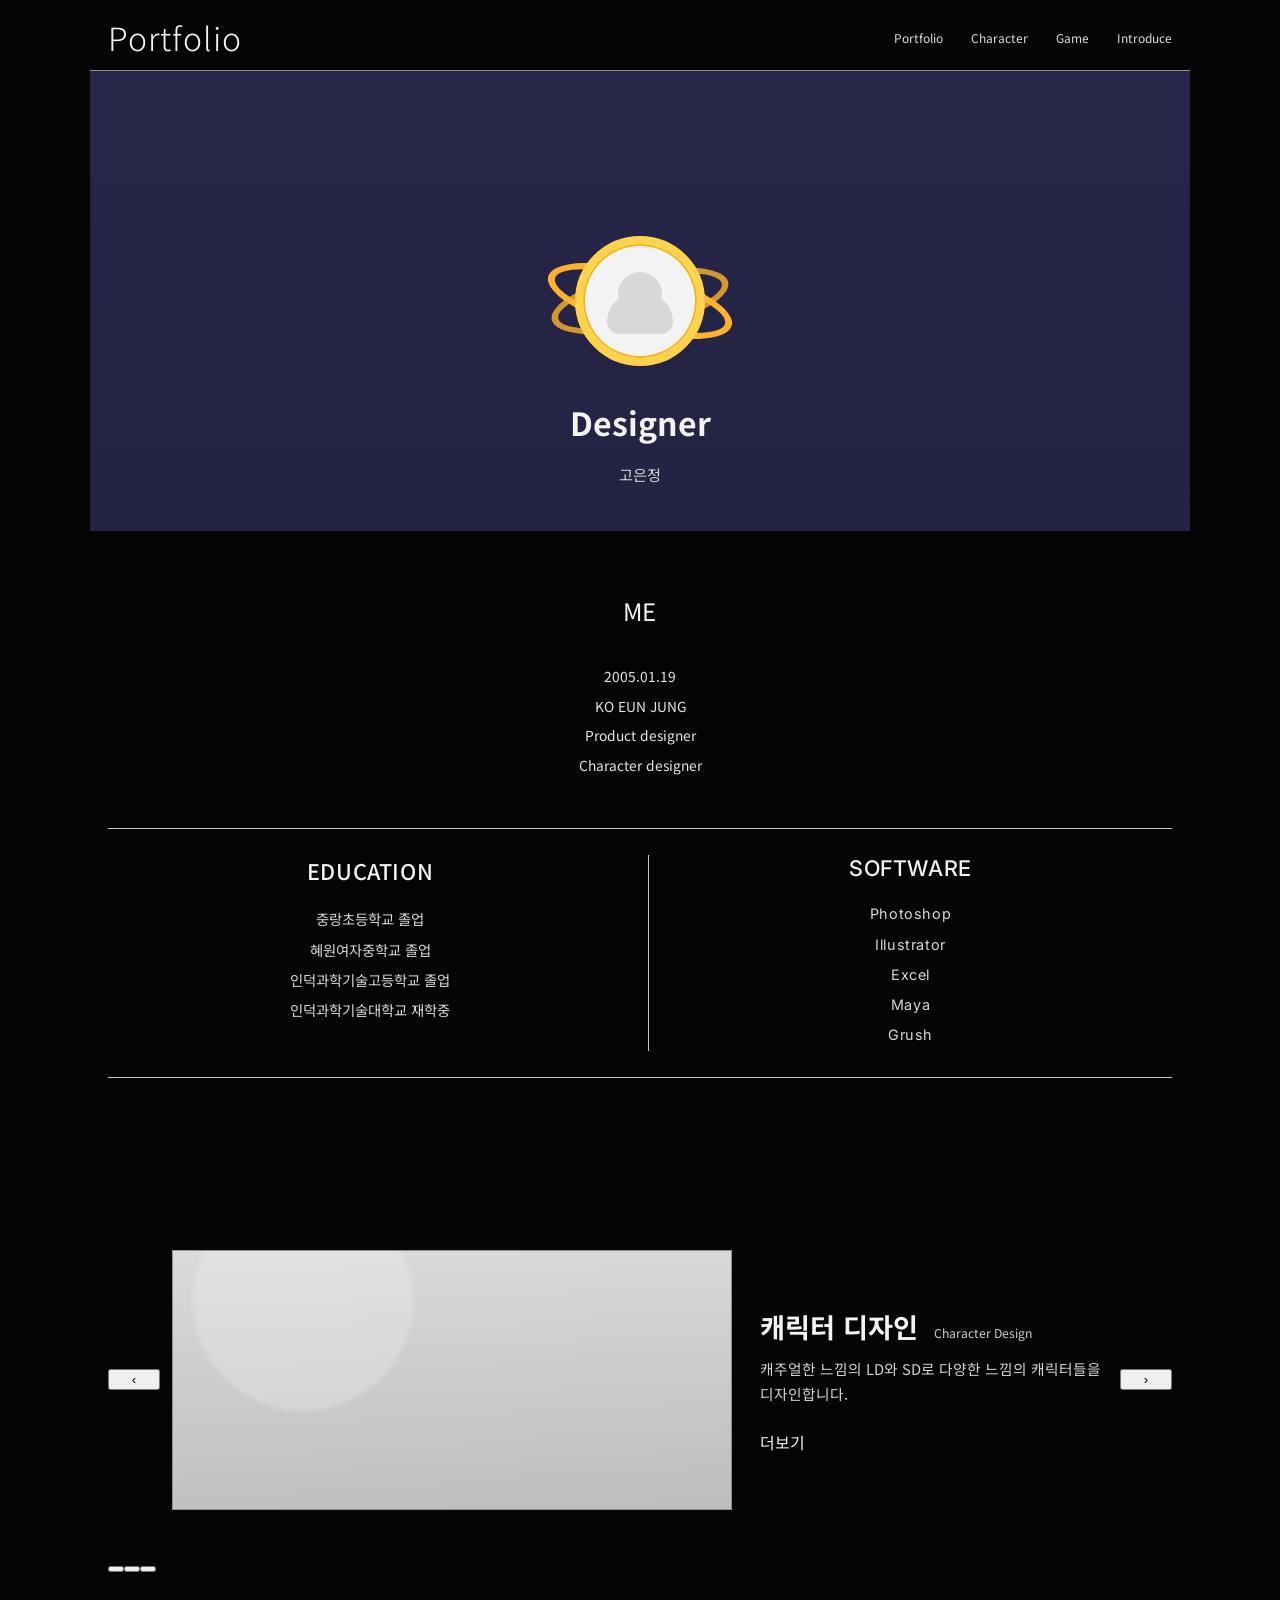
==== index.html @ 05e44793 "페이지 추가" ====
﻿<!doctype html>
<html lang="ko">
  <head>
    <meta charset="UTF-8" />
    <meta name="viewport" content="width=device-width, initial-scale=1.0" />
    <title>Portfolio</title>
    <link rel="preconnect" href="https://fonts.googleapis.com" />
    <link rel="preconnect" href="https://fonts.gstatic.com" crossorigin />
    <link
      href="https://fonts.googleapis.com/css2?family=Inter:wght@400;500;700&family=Noto+Sans+KR:wght@300;400;500;700&display=swap"
      rel="stylesheet"
    />
    <link rel="stylesheet" href="style.css" />
  </head>
  <body>
    <header class="topbar">
      <a class="brand" href="portfolio.html">Portfolio</a>
      <nav class="nav">
        <a href="portfolio.html">Portfolio</a>
        <a href="#about">Character</a>
        <a href="#works">Game</a>
        <a href="#about">Introduce</a>
      </nav>
    </header>

    <main>
      <section class="hero" id="hero" aria-label="?곗＜ ?ы듃?대━???뚭컻">
        <div class="avatar-wrap">
          <div class="ring ring-1"></div>
          <div class="ring ring-2"></div>
          <div class="avatar">
            <div class="avatar-head"></div>
            <div class="avatar-body"></div>
          </div>
        </div>

        <h1>Designer</h1>
        <p class="subtitle">고은정</p>
      </section>

      <section class="about section" id="about">
        <h2 class="section-title">ME</h2>
        <div class="profile-grid">
          <div class="profile-lines">
            <p>2005.01.19</p>
            <p>KO EUN JUNG</p>
            <p>Product designer</p>
            <p>Character designer</p>
          </div>
        </div>

        <div class="split-box">
          <div class="split-col">
            <h3>EDUCATION</h3>
            <ul>
              <li>중랑초등학교 졸업</li>
              <li>혜원여자중학교 졸업</li>
              <li>인덕과학기술고등학교 졸업</li>
              <li>인덕과학기술대학교 재학중</li>
            </ul>
          </div>
          <div class="split-col">
            <h3>SOFTWARE</h3>
            <ul class="software-list">
              <li>Photoshop</li>
              <li>Illustrator</li>
              <li>Excel</li>
              <li>Maya</li>
              <li>Grush</li>
            </ul>
          </div>
        </div>
      </section>
      <section class="works section" id="works">
        <div class="carousel" aria-label="작업물 슬라이드">
          <button class="nav-btn prev" type="button" aria-label="이전 슬라이드">
            &#8249;
          </button>
          <div class="slides">
            <article class="slide is-active">
              <div class="slide-image theme-gray"></div>
              <div class="slide-copy">
                <h3>캐릭터 디자인 <span>Character Design</span></h3>
                <p>
                  캐주얼한 느낌의 LD와 SD로 다양한 느낌의 캐릭터들을
                  디자인합니다.
                </p>
                <a class="more-btn" href="#">더보기</a>
              </div>
            </article>
            <article class="slide">
              <div class="slide-image theme-blue"></div>
              <div class="slide-copy">
                <h3>UI 비주얼 <span>UI Visual</span></h3>
                <p>게임 화면을 위한 구성과 그래픽 스타일을 설계합니다.</p>
                <a class="more-btn" href="#">더보기</a>
              </div>
            </article>
            <article class="slide">
              <div class="slide-image theme-pink"></div>
              <div class="slide-copy">
                <h3>일러스트 작업 <span>Illustration</span></h3>
                <p>
                  콘셉트에 맞는 색감과 분위기로 캐릭터 일러스트를 제작합니다.
                </p>
                <a class="more-btn" href="#">더보기</a>
              </div>
            </article>
          </div>
          <button class="nav-btn next" type="button" aria-label="다음 슬라이드">
            &#8250;
          </button>
        </div>
        <div class="dots" aria-label="슬라이드 위치 표시"></div>
      </section>
    </main>

    <script src="script.js"></script>
  </body>
</html>
---- style.css ----
﻿:root {
  --bg: #050505;
  --panel: #232241;
  --text: #f3f3f3;
  --muted: #c8c8c8;
  --line: #6d6d6d;
  --accent: #ffb32c;
}

* {
  box-sizing: border-box;
}

html,
body {
  margin: 0;
  padding: 0;
  background: var(--bg);
  color: var(--text);
  font-family: "Noto Sans KR", sans-serif;
}

a {
  color: inherit;
  text-decoration: none;
}

.topbar {
  max-width: 1100px;
  margin: 0 auto;
  padding: 14px 18px 10px;
  border-bottom: 1px solid #8e8e8e;
  display: flex;
  align-items: center;
  justify-content: space-between;
  gap: 16px;
}

.brand {
  font-size: 2rem;
  font-weight: 300;
  letter-spacing: 0.03em;
}

.nav {
  display: flex;
  gap: 28px;
  font-size: 0.75rem;
  opacity: 0.9;
}

.section {
  max-width: 1100px;
  margin: 0 auto;
  padding: 62px 18px;
}

.hero {
  position: relative;
  max-width: 1100px;
  margin: 0 auto;
  min-height: 460px;
  background: linear-gradient(180deg, #282649 0%, #252343 100%);
  overflow: hidden;
  display: grid;
  place-items: center;
  text-align: center;
  padding: 72px 18px 40px;
}

.hero h1 {
  margin: 250px 0 6px;
  font-size: 2rem;
  font-weight: 700;
}

.subtitle {
  margin: 0;
  color: #d3d3d3;
  font-size: 0.95rem;
}

.avatar-wrap {
  position: absolute;
  left: 50%;
  top: 50%;
  transform: translate(-50%, -50%);
  width: 190px;
  height: 190px;
  display: grid;
  place-items: center;
  z-index: 2;
}

.ring {
  position: absolute;
  width: 190px;
  height: 60px;
  border: 7px solid var(--accent);
  border-radius: 50%;
}

.ring-1 {
  transform: rotate(15deg);
}

.ring-2 {
  transform: rotate(-12deg) scale(0.95);
  opacity: 0.8;
}

.avatar {
  position: relative;
  width: 130px;
  height: 130px;
  border-radius: 50%;
  background: #f3f3f3;
  border: 8px solid #ffd34d;
  box-shadow: 0 0 0 2px #f7b516 inset;
}

.avatar::before {
  display: none;
}

.avatar::after {
  display: none;
}

.avatar-head {
  position: absolute;
  width: 44px;
  height: 44px;
  background: #d8d8d8;
  border-radius: 50%;
  top: 28px;
  left: 50%;
  transform: translateX(-50%);
}

.avatar-body {
  position: absolute;
  width: 66px;
  height: 40px;
  background: #d8d8d8;
  border-radius: 40px 40px 18px 18px;
  bottom: 24px;
  left: 50%;
  transform: translateX(-50%);
}

.section-title {
  margin: 0 0 34px;
  text-align: center;
  font-weight: 400;
  letter-spacing: 0.04em;
}

.profile-grid {
  display: grid;
  place-items: center;
  margin-bottom: 48px;
}

.profile-lines {
  line-height: 2.15;
  color: #e7e7e7;
  font-size: 0.86rem;
  text-align: center;
}

.profile-lines p {
  margin: 0;
}

.split-box {
  border-top: 1px solid #c7c7c7;
  border-bottom: 1px solid #c7c7c7;
  padding: 26px 0;
  display: grid;
  grid-template-columns: 1fr 1fr;
  gap: 16px;
}

.split-col {
  padding: 0 32px;
  text-align: center;
}

.split-col + .split-col {
  border-left: 1px solid #c7c7c7;
}

.split-col h3 {
  margin: 0 0 18px;
  font-size: 1.35rem;
  font-weight: 500;
  letter-spacing: 0.03em;
}

.split-col ul {
  list-style: none;
  margin: 0;
  padding: 0;
  color: #d8d8d8;
  font-size: 0.9rem;
  line-height: 2.1;
}

.software-list {
  font-family: "Inter", sans-serif;
  letter-spacing: 0.04em;
  line-height: 1.75;
}

.split-col:last-child h3 {
  font-family: "Inter", sans-serif;
}

.works {
  padding-top: 70px;
  padding-bottom: 90px;
}

.carousel {
  position: relative;
  display: grid;
  grid-template-columns: 52px 1fr 52px;
  align-items: center;
  gap: 12px;
}

.slides {
  position: relative;
  min-height: 340px;
}

.slide {
  position: absolute;
  inset: 0;
  display: grid;
  grid-template-columns: minmax(280px, 560px) 1fr;
  align-items: center;
  gap: 28px;
  opacity: 0;
  pointer-events: none;
  transform: translateX(18px);
  transition:
    opacity 0.35s ease,
    transform 0.35s ease;
}

.slide.is-active {
  opacity: 1;
  pointer-events: auto;
  transform: translateX(0);
}

.slide-image {
  height: 260px;
  border: 1px solid #8f8f8f;
  background: #cfcfcf;
  position: relative;
  overflow: hidden;
}

.slide-image::before,
.slide-image::after {
  content: "";
  position: absolute;
  border-radius: 50%;
  filter: blur(2px);
  opacity: 0.7;
}

.theme-gray {
  background:
    linear-gradient(135deg, rgba(255, 255, 255, 0.08), rgba(0, 0, 0, 0)),
    linear-gradient(180deg, #d7d7d7, #bdbdbd);
}

.theme-gray::before {
  width: 220px;
  height: 220px;
  background: rgba(255, 255, 255, 0.3);
  top: -60px;
  left: 20px;
}

.theme-blue {
  background:
    radial-gradient(
      circle at 22% 30%,
      rgba(255, 255, 255, 0.2) 0 14%,
      transparent 15%
    ),
    linear-gradient(180deg, #9fd0ff, #4a7bbf);
}

.theme-blue::before {
  width: 180px;
  height: 180px;
  background: rgba(22, 56, 109, 0.35);
  bottom: -40px;
  right: 20px;
}

.theme-pink {
  background:
    radial-gradient(
      circle at 80% 20%,
      rgba(255, 255, 255, 0.28) 0 12%,
      transparent 13%
    ),
    linear-gradient(180deg, #ffc3e4, #e569ad);
}

.theme-pink::before {
  width: 160px;
  height: 160px;
  background: rgba(255, 255, 255, 0.24);
  top: 30px;
  left: 40px;
}

.slide-copy h3 {
  margin: 0 0 10px;
  font-size: 1.7rem;
}

.slide-copy h3 span {
  font-size: 0.76rem;
  font-weight: 400;
  color: #cfcfcf;
  margin-left: 8px;
}

.slide-copy p {
  margin: 0 0 24px;
  font-size: 0.92rem;
  color: #d3d3d3;
  line-height: 1.7;
}

@media (max-width: 900px) {
  .brand {
    font-size: 1.5rem;
  }

  .nav {
    gap: 12px;
    font-size: 0.65rem;
    flex-wrap: wrap;
    justify-content: flex-end;
  }

  .hero {
    min-height: 400px;
  }

  .hero h1 {
    margin-top: 230px;
  }

  .slide {
    grid-template-columns: 1fr;
    align-content: start;
    gap: 16px;
  }

  .slide-image {
    height: 220px;
  }

  .slides {
    min-height: 420px;
  }

  .slide-copy h3 {
    font-size: 1.3rem;
  }

  .carousel {
    grid-template-columns: 40px 1fr 40px;
    gap: 6px;
  }

  .nav-btn {
    width: 44px;
    height: 44px;
    font-size: 1.7rem;
  }
}

@media (max-width: 640px) {
  .topbar {
    flex-direction: column;
    align-items: flex-start;
    gap: 8px;
  }

  .hero h1 {
    margin-top: 180px;
    font-size: 1.65rem;
  }

  .avatar-wrap {
    width: 150px;
    height: 150px;
  }

  .ring {
    width: 150px;
    height: 48px;
    border-width: 5px;
  }

  .avatar {
    width: 102px;
    height: 102px;
    border-width: 6px;
  }

  .avatar-head {
    width: 34px;
    height: 34px;
    top: 20px;
  }

  .avatar-body {
    width: 54px;
    height: 32px;
    bottom: 18px;
  }

  .split-box {
    grid-template-columns: 1fr;
    gap: 24px;
  }

  .split-col {
    padding: 0 6px;
  }

  .split-col + .split-col {
    border-left: 0;
    border-top: 1px solid #c7c7c7;
    padding-top: 24px;
  }

  .split-col h3 {
    font-size: 1.35rem;
  }

  .slides {
    min-height: 460px;
  }
}

@media (prefers-reduced-motion: reduce) {
  * {
    scroll-behavior: auto;
  }

  .slide,
  .nav-btn {
    transition: none;
  }
}

/* ===== Portfolio Detail Page ===== */

.portfolio-page {
  background: #000;
  color: #fff;
}

.portfolio-topbar {
  max-width: 1100px;
  margin: 0 auto;
  padding: 12px 20px;
  display: flex;
  align-items: center;
  justify-content: space-between;
  border-bottom: 1px solid #2f2f2f;
}

.portfolio-topbar .brand {
  font-size: 1.9rem;
  font-weight: 300;
}

.portfolio-hero {
  position: relative;
  max-width: 1100px;
  margin: 0 auto;
  min-height: 420px;
  background: #262446;
  overflow: hidden;
  display: flex;
  align-items: flex-end;
  justify-content: center;
  padding-bottom: 58px;
}

.portfolio-hero h1 {
  margin: 0;
  font-size: 2rem;
  font-weight: 700;
  z-index: 2;
}

.planet-banner {
  position: absolute;
  border-radius: 50%;
}

.planet-banner.left {
  width: 240px;
  height: 240px;
  left: -56px;
  top: -40px;
  background: radial-gradient(
    circle at 35% 30%,
    #f9e170 0 26%,
    #f2c748 27% 68%,
    #eeb338 69%
  );
}

.planet-banner.left::after {
  content: "";
  position: absolute;
  width: 280px;
  height: 52px;
  border: 8px solid #f4a11b;
  border-radius: 50%;
  top: 50px;
  left: -26px;
  transform: rotate(-14deg);
}

.planet-banner.center {
  width: 138px;
  height: 138px;
  left: 50%;
  top: 90px;
  transform: translateX(-50%);
  background: radial-gradient(
    circle at 50% 50%,
    #cfcfcf 0 56%,
    #8de3ec 57% 75%,
    #62c8d3 76%
  );
}

.planet-banner.right {
  width: 230px;
  height: 230px;
  right: -64px;
  bottom: -56px;
  background: radial-gradient(
    circle at 30% 30%,
    #ff61b5 0 35%,
    #e83f99 36% 72%,
    #d93089 73%
  );
}

.planet-banner.right::after {
  content: "";
  position: absolute;
  inset: 0;
  border-radius: 50%;
  background: repeating-linear-gradient(
    165deg,
    transparent 0 18px,
    rgba(255, 210, 235, 0.6) 18px 32px
  );
  opacity: 0.65;
}

.star-dot {
  position: absolute;
  width: 8px;
  height: 8px;
  border-radius: 50%;
  background: #fff;
}

.star-dot.s1 {
  top: 126px;
  left: 26%;
  background: #9ce8df;
}

.star-dot.s2 {
  top: 72px;
  left: 64%;
  background: #f8d74e;
}

.star-dot.s3 {
  top: 132px;
  left: 70%;
  background: #ff4fb3;
}

.star-dot.s4 {
  top: 238px;
  left: 31%;
}

.star-dot.s5 {
  top: 246px;
  left: 58%;
  background: #f4cd4b;
}

.portfolio-section {
  max-width: 1100px;
  margin: 0 auto;
  padding: 84px 20px;
  text-align: center;
}

.portfolio-section h2 {
  margin: 0 0 52px;
  font-size: 2rem;
  font-weight: 400;
}

.thumb-grid {
  display: grid;
  grid-template-columns: repeat(3, minmax(0, 1fr));
  gap: 16px;
}

.thumb {
  width: 100%;
  aspect-ratio: 1 / 1;
  background: #cfcfcf;
}

.outline-btn {
  margin-top: 56px;
  width: 170px;
  height: 54px;
  border: 1px solid #7a7a7a;
  background: transparent;
  color: #fff;
  font-family: inherit;
  cursor: pointer;
}

.portfolio-section.large {
  padding-top: 36px;
}

.wide-stack {
  display: grid;
  gap: 54px;
}

.wide-thumb {
  width: 100%;
  height: 360px;
  background: #cfcfcf;
}

.portfolio-footer {
  margin-top: 92px;
  background: #e7e7e7;
  color: #111;
  text-align: center;
  padding: 34px 16px 28px;
}

.portfolio-footer h3 {
  margin: 0 0 12px;
  font-size: 2.1rem;
  font-weight: 400;
}

.portfolio-footer p {
  margin: 6px 0;
  font-size: 0.8rem;
}

.portfolio-footer small {
  display: block;
  margin-top: 10px;
  font-size: 0.72rem;
  color: #444;
}

@media (max-width: 900px) {
  .portfolio-hero {
    min-height: 340px;
  }

  .planet-banner.left {
    width: 180px;
    height: 180px;
  }

  .planet-banner.left::after {
    width: 215px;
    height: 44px;
    top: 42px;
  }

  .planet-banner.right {
    width: 170px;
    height: 170px;
  }

  .thumb-grid {
    gap: 12px;
  }

  .wide-thumb {
    height: 280px;
  }
}

@media (max-width: 640px) {
  .portfolio-topbar {
    flex-direction: column;
    align-items: flex-start;
    gap: 8px;
  }

  .portfolio-hero {
    min-height: 280px;
    padding-bottom: 38px;
  }

  .portfolio-hero h1 {
    font-size: 1.4rem;
  }

  .planet-banner.center {
    width: 100px;
    height: 100px;
    top: 74px;
  }

  .thumb-grid {
    grid-template-columns: repeat(2, minmax(0, 1fr));
  }

  .wide-stack {
    gap: 24px;
  }

  .wide-thumb {
    height: 180px;
  }

  .outline-btn {
    width: 140px;
    height: 46px;
    margin-top: 38px;
  }

  .portfolio-footer h3 {
    font-size: 1.6rem;
  }
}
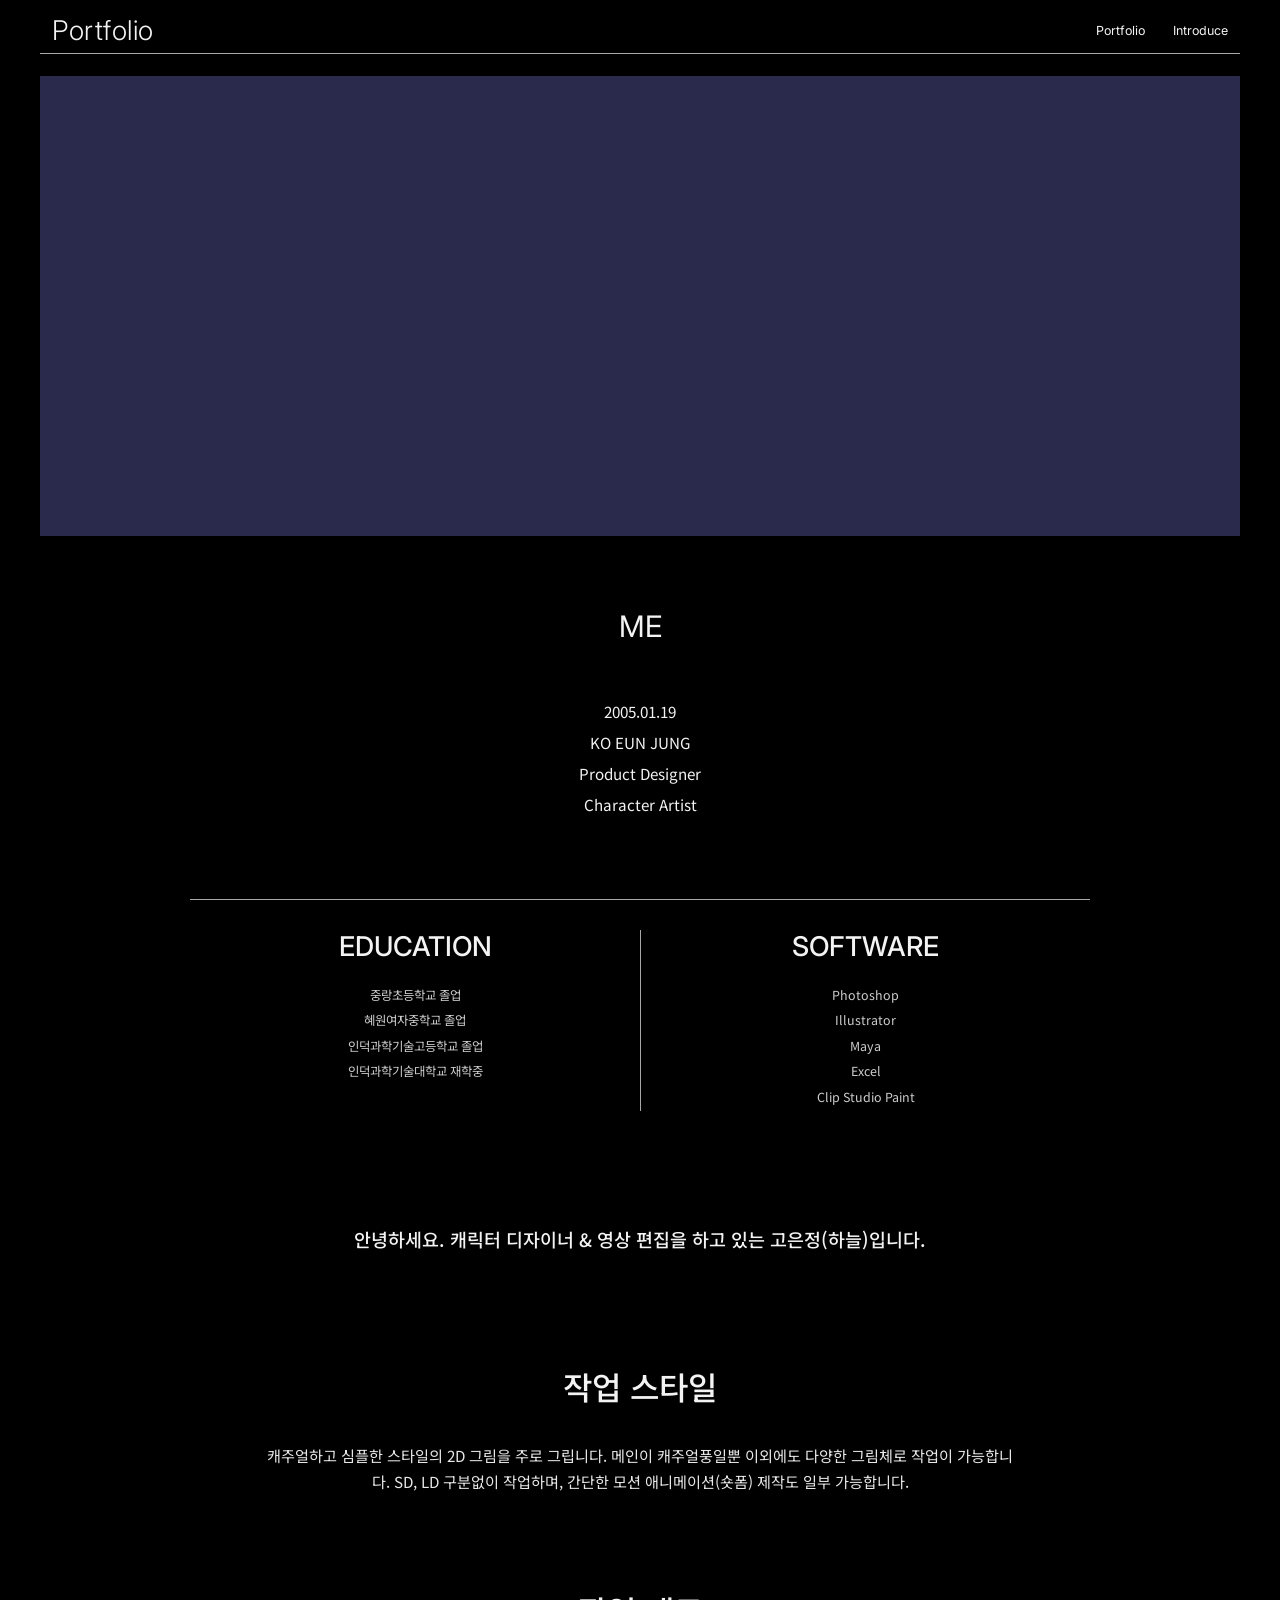
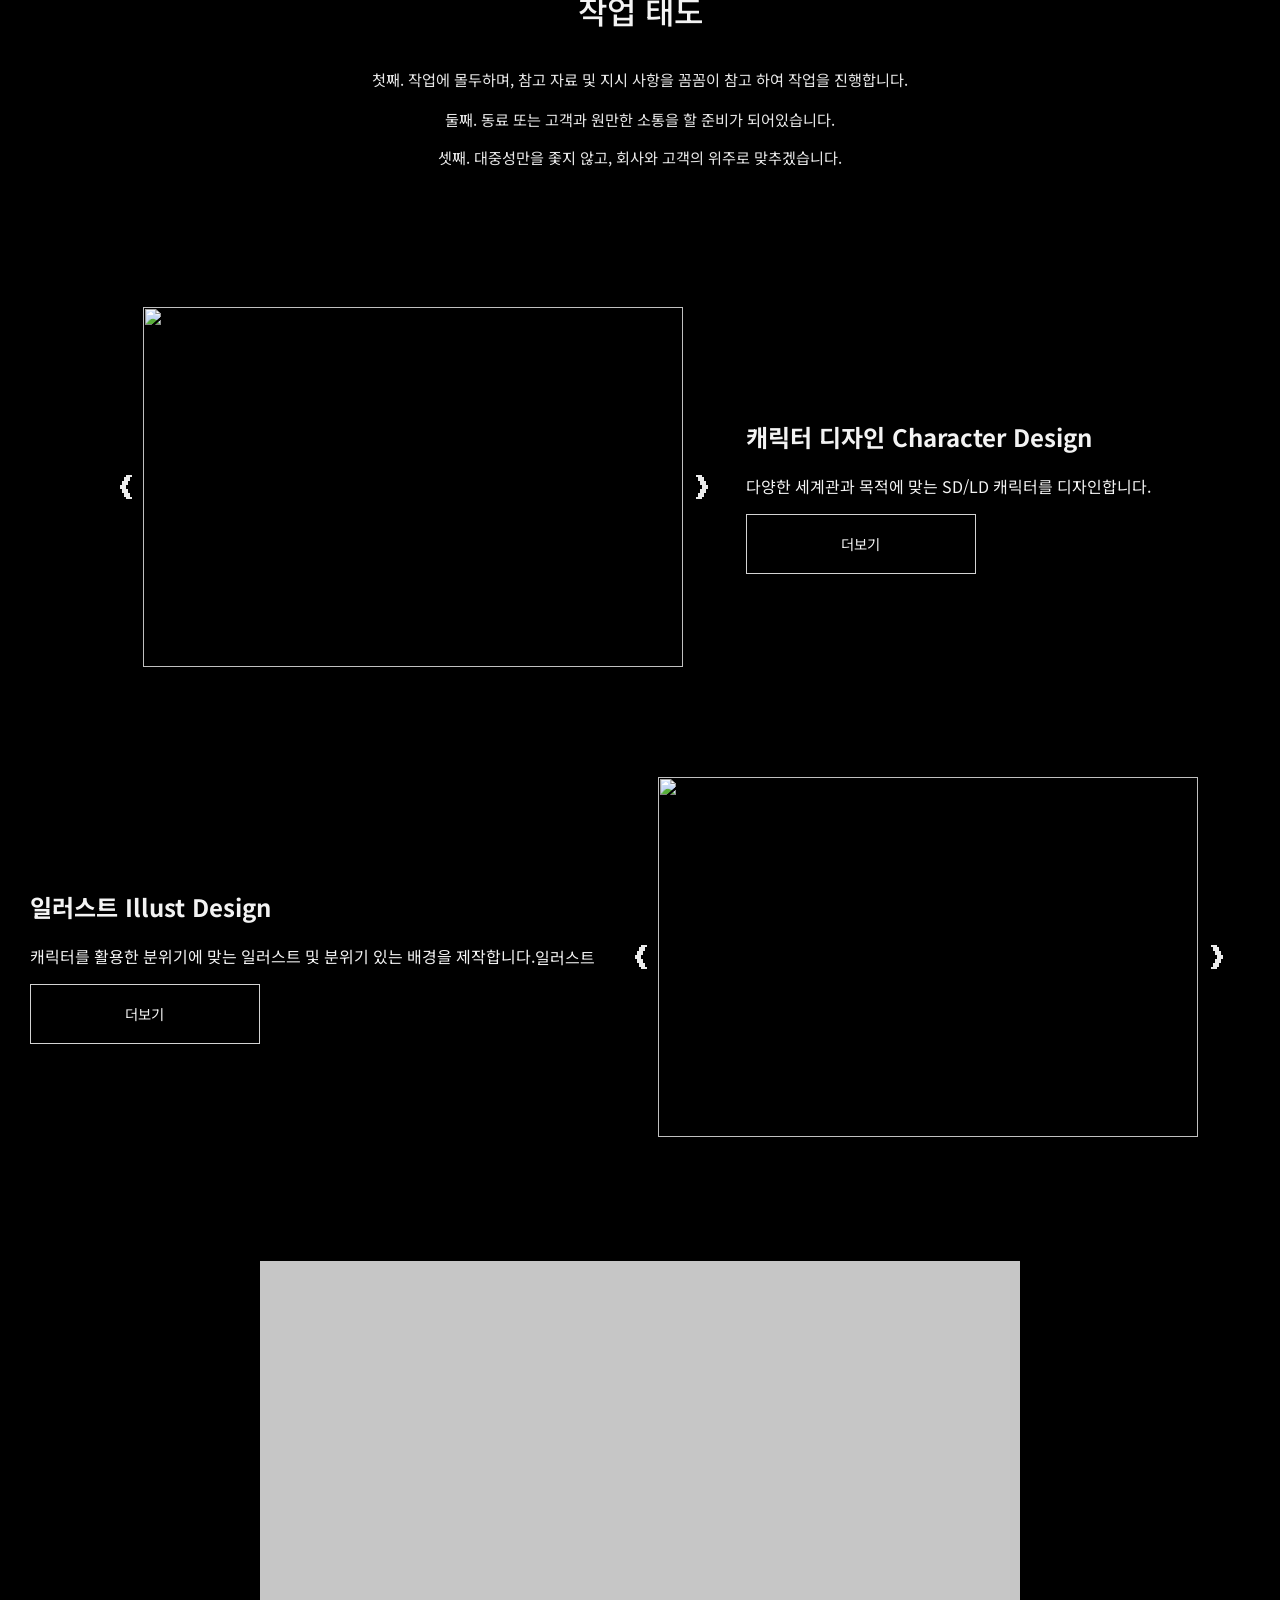
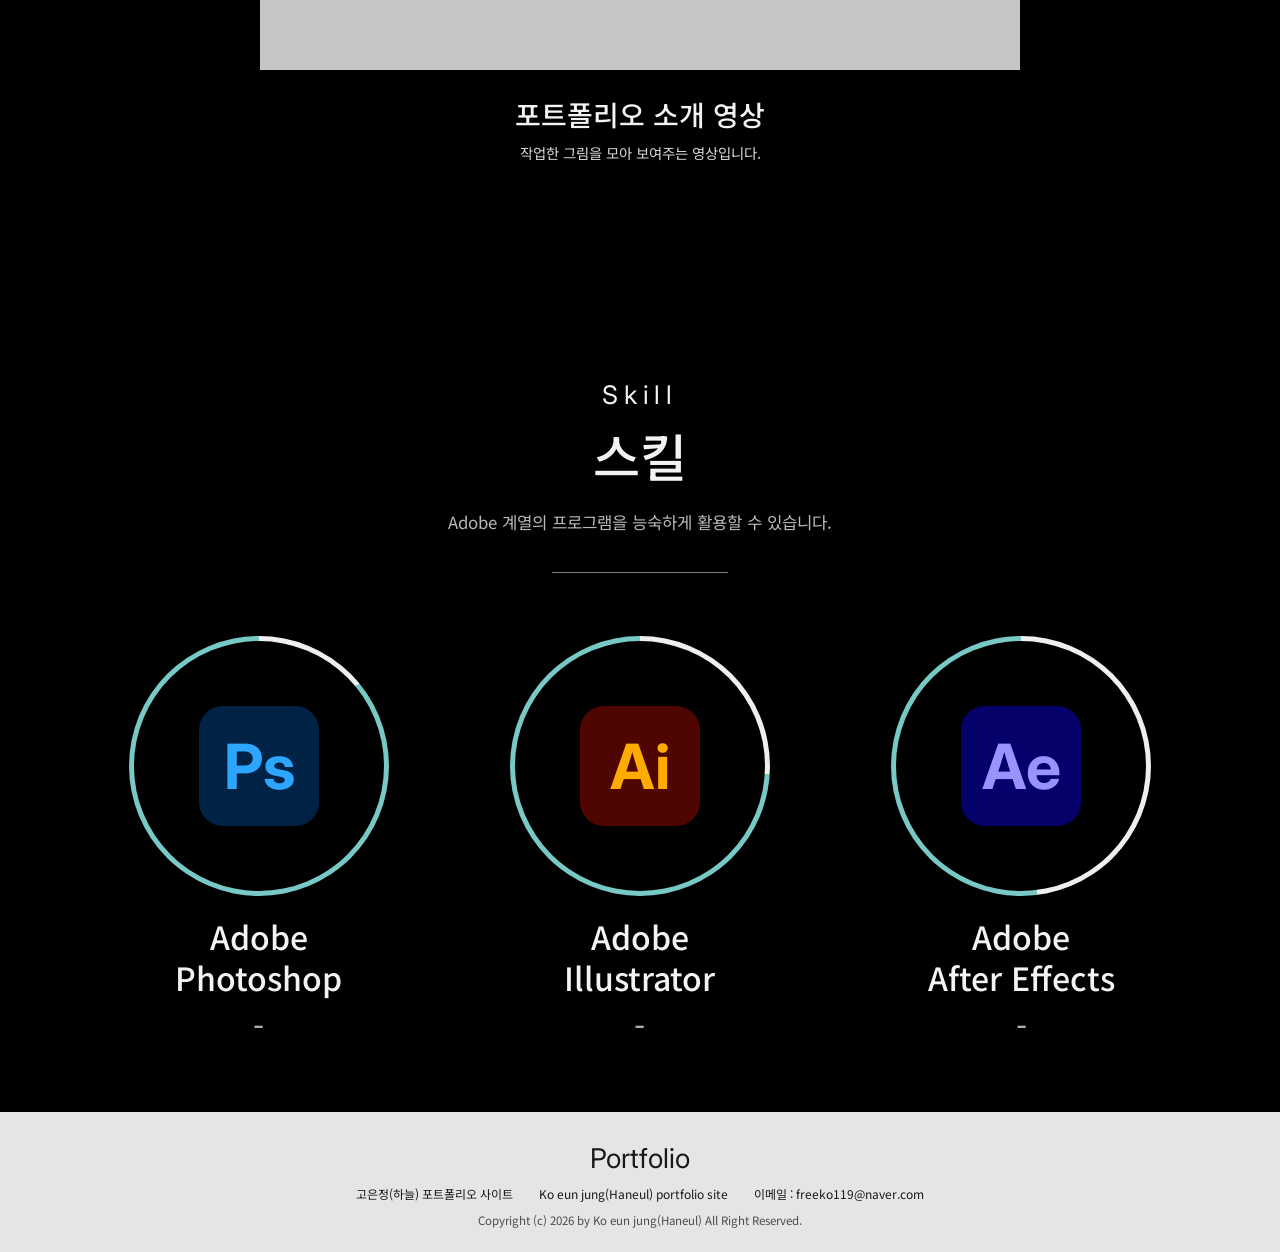
==== commit 4b27bbbb: "세부페이지 추가" ====
--- a/index.html
+++ b/index.html
@@ -1,4 +1,4 @@
-﻿<!doctype html>
+<!doctype html>
 <html lang="ko">
   <head>
     <meta charset="UTF-8" />
@@ -7,51 +7,43 @@
     <link rel="preconnect" href="https://fonts.googleapis.com" />
     <link rel="preconnect" href="https://fonts.gstatic.com" crossorigin />
     <link
-      href="https://fonts.googleapis.com/css2?family=Inter:wght@400;500;700&family=Noto+Sans+KR:wght@300;400;500;700&display=swap"
+      href="https://fonts.googleapis.com/css2?family=Inter:wght@300;400;500&family=Noto+Sans+KR:wght@300;400;500&display=swap"
       rel="stylesheet"
     />
     <link rel="stylesheet" href="style.css" />
   </head>
   <body>
     <header class="topbar">
-      <a class="brand" href="portfolio.html">Portfolio</a>
+      <a class="brand" href="/">Portfolio</a>
       <nav class="nav">
-        <a href="portfolio.html">Portfolio</a>
-        <a href="#about">Character</a>
-        <a href="#works">Game</a>
-        <a href="#about">Introduce</a>
+        <div class="nav-item has-dropdown">
+          <a href="portfolio.html">Portfolio</a>
+          <div class="dropdown-menu">
+            <a href="character-more.html">Character</a>
+            <a href="game-more.html">Game</a>
+            <a href="illustration-more.html">Illustration</a>
+            <a href="emoji.html">Emoji</a>
+          </div>
+        </div>
+        <a href="#introduce">Introduce</a>
       </nav>
     </header>
 
     <main>
-      <section class="hero" id="hero" aria-label="?곗＜ ?ы듃?대━???뚭컻">
-        <div class="avatar-wrap">
-          <div class="ring ring-1"></div>
-          <div class="ring ring-2"></div>
-          <div class="avatar">
-            <div class="avatar-head"></div>
-            <div class="avatar-body"></div>
-          </div>
-        </div>
-
-        <h1>Designer</h1>
-        <p class="subtitle">고은정</p>
-      </section>
-
-      <section class="about section" id="about">
-        <h2 class="section-title">ME</h2>
-        <div class="profile-grid">
-          <div class="profile-lines">
-            <p>2005.01.19</p>
-            <p>KO EUN JUNG</p>
-            <p>Product designer</p>
-            <p>Character designer</p>
-          </div>
+      <section class="main-hero" aria-label="메인 비주얼"></section>
+
+      <section class="section profile" id="introduce">
+        <h1 class="section-title">ME</h1>
+        <div class="profile-lines">
+          <p>2005.01.19</p>
+          <p>KO EUN JUNG</p>
+          <p>Product Designer</p>
+          <p>Character Artist</p>
         </div>
 
         <div class="split-box">
           <div class="split-col">
-            <h3>EDUCATION</h3>
+            <h2>EDUCATION</h2>
             <ul>
               <li>중랑초등학교 졸업</li>
               <li>혜원여자중학교 졸업</li>
@@ -60,60 +52,194 @@
             </ul>
           </div>
           <div class="split-col">
-            <h3>SOFTWARE</h3>
-            <ul class="software-list">
+            <h2>SOFTWARE</h2>
+            <ul>
               <li>Photoshop</li>
               <li>Illustrator</li>
+              <li>Maya</li>
               <li>Excel</li>
-              <li>Maya</li>
-              <li>Grush</li>
+              <li>Clip Studio Paint</li>
             </ul>
           </div>
         </div>
       </section>
-      <section class="works section" id="works">
-        <div class="carousel" aria-label="작업물 슬라이드">
-          <button class="nav-btn prev" type="button" aria-label="이전 슬라이드">
-            &#8249;
-          </button>
-          <div class="slides">
-            <article class="slide is-active">
-              <div class="slide-image theme-gray"></div>
-              <div class="slide-copy">
-                <h3>캐릭터 디자인 <span>Character Design</span></h3>
-                <p>
-                  캐주얼한 느낌의 LD와 SD로 다양한 느낌의 캐릭터들을
-                  디자인합니다.
-                </p>
-                <a class="more-btn" href="#">더보기</a>
+
+      <section class="section intro-copy">
+        <p class="intro-title">
+          안녕하세요. 캐릭터 디자이너 & 영상 편집을 하고 있는
+          고은정(하늘)입니다.
+        </p>
+        <h2>작업 스타일</h2>
+        <p class="style-body">
+          캐주얼하고 심플한 스타일의 2D 그림을 주로 그립니다. 메인이
+          캐주얼풍일뿐 이외에도 다양한 그림체로 작업이 가능합니다. SD, LD
+          구분없이 작업하며, 간단한 모션 애니메이션(숏폼) 제작도 일부
+          가능합니다.
+        </p>
+        <h2>작업 태도</h2>
+        <p>
+          첫째. 작업에 몰두하며, 참고 자료 및 지시 사항을 꼼꼼이 참고 하여
+          작업을 진행합니다.
+        </p>
+        <p>둘째. 동료 또는 고객과 원만한 소통을 할 준비가 되어있습니다.</p>
+        <p>셋째. 대중성만을 좇지 않고, 회사와 고객의 위주로 맞추겠습니다.</p>
+      </section>
+
+      <section class="works">
+        <div class="work">
+          <div class="work-img character-img">
+            <button
+              class="arrow arrow-left"
+              type="button"
+              aria-label="이전"
+              id="character-left-btn"
+            >
+              &#10094;
+            </button>
+            <img src="https://picsum.photos/seed/picsum/540/360" alt="" />
+            <img src="https://picsum.photos/id/237/1000/400" alt="" />
+            <img src="https://picsum.photos/1000/800" alt="" />
+            <button
+              class="arrow arrow-right"
+              type="button"
+              aria-label="다음"
+              id="character-right-btn"
+            >
+              &#10095;
+            </button>
+            <div class="work-text">
+              <h2>캐릭터 디자인 <span>Character Design</span></h2>
+              <p>다양한 세계관과 목적에 맞는 SD/LD 캐릭터를 디자인합니다.</p>
+              <a class="more-btn" href="portfolio.html">더보기</a>
+            </div>
+          </div>
+        </div>
+        <div class="work2">
+          <div class="work-text2">
+            <h2>일러스트 <span>Illust Design</span></h2>
+            <p>
+              캐릭터를 활용한 분위기에 맞는 일러스트 및 분위기 있는 배경을
+              제작합니다.
+            </p>
+            <a class="more-btn" href="portfolio.html">더보기</a>
+          </div>
+          <div class="work">일러스트</div>
+          <div class="work-img2 illust-img">
+            <button
+              class="arrow arrow-left"
+              type="button"
+              aria-label="이전"
+              id="illust-left-btn"
+            >
+              &#10094;
+            </button>
+            <img src="https://picsum.photos/1000/800" alt="" />
+            <img src="https://picsum.photos/900/800" alt="" />
+            <img src="https://picsum.photos/800/800" alt="" />
+            <button
+              class="arrow arrow-right"
+              type="button"
+              aria-label="다음"
+              id="illust-right-btn"
+            >
+              &#10095;
+            </button>
+          </div>
+        </div>
+      </section>
+
+      <!--
+      <section class="section works" id="character">
+        <article class="work-row">
+          <div class="work-thumb">
+            
+           
+          </div>
+          <div class="work-copy">
+            <h2>캐릭터 디자인 <span>Character Design</span></h2>
+            <p>다양한 세계관과 목적에 맞는 SD/LD 캐릭터를 디자인합니다.</p>
+            <a class="more-btn" href="portfolio.html">더보기</a>
+          </div>
+        </article>
+
+        <article class="work-row reverse" id="game">
+          <div class="work-thumb">
+            <button class="arrow arrow-left" type="button" aria-label="이전">
+              &#10094;
+            </button>
+            <button class="arrow arrow-right" type="button" aria-label="다음">
+              &#10095;
+            </button>
+          </div>
+          <div class="work-copy">
+            <h2>일러스트 <span>Illustration</span></h2>
+            <p>게임 및 프로모션 용도의 일러스트를 콘셉트에 맞춰 제작합니다.</p>
+            <a class="more-btn" href="portfolio.html">더보기</a>
+          </div>
+        </article>
+      </section>
+-->
+
+      <section class="section video-area">
+        <div class="video-thumb"></div>
+        <h2>포트폴리오 소개 영상</h2>
+        <p>작업한 그림을 모아 보여주는 영상입니다.</p>
+      </section>
+
+      <section class="skills-showcase" id="skills">
+        <div class="skills-inner">
+          <p class="skills-en">Skill</p>
+          <h2 class="skills-title">스킬</h2>
+          <p class="skills-desc">
+            Adobe 계열의 프로그램을 능숙하게 활용할 수 있습니다.
+          </p>
+
+          <div class="skills-divider" aria-hidden="true">
+            <span></span>
+            <i></i>
+            <span></span>
+          </div>
+
+          <div class="skills-grid">
+            <article class="skill-card">
+              <div class="skill-ring ps-strong">
+                <div class="skill-app ps">Ps</div>
               </div>
+              <h3>Adobe<br />Photoshop</h3>
+              <p>-</p>
             </article>
-            <article class="slide">
-              <div class="slide-image theme-blue"></div>
-              <div class="slide-copy">
-                <h3>UI 비주얼 <span>UI Visual</span></h3>
-                <p>게임 화면을 위한 구성과 그래픽 스타일을 설계합니다.</p>
-                <a class="more-btn" href="#">더보기</a>
+
+            <article class="skill-card">
+              <div class="skill-ring">
+                <div class="skill-app ai">Ai</div>
               </div>
+              <h3>Adobe<br />Illustrator</h3>
+              <p>-</p>
             </article>
-            <article class="slide">
-              <div class="slide-image theme-pink"></div>
-              <div class="slide-copy">
-                <h3>일러스트 작업 <span>Illustration</span></h3>
-                <p>
-                  콘셉트에 맞는 색감과 분위기로 캐릭터 일러스트를 제작합니다.
-                </p>
-                <a class="more-btn" href="#">더보기</a>
+
+            <article class="skill-card">
+              <div class="skill-ring ae-low">
+                <div class="skill-app ae">Ae</div>
               </div>
+              <h3>Adobe<br />After Effects</h3>
+              <p>-</p>
             </article>
           </div>
-          <button class="nav-btn next" type="button" aria-label="다음 슬라이드">
-            &#8250;
-          </button>
-        </div>
-        <div class="dots" aria-label="슬라이드 위치 표시"></div>
+        </div>
       </section>
     </main>
+
+    <footer class="footer">
+      <h2>Portfolio</h2>
+      <div class="footer-meta">
+        <p>고은정(하늘) 포트폴리오 사이트</p>
+        <p>Ko eun jung(Haneul) portfolio site</p>
+        <p>이메일 : freeko119@naver.com</p>
+      </div>
+      <small
+        >Copyright (c) 2026 by Ko eun jung(Haneul) All Right Reserved.</small
+      >
+    </footer>
 
     <script src="script.js"></script>
   </body>
--- a/style.css
+++ b/style.css
@@ -1,10 +1,10 @@
 ﻿:root {
-  --bg: #050505;
-  --panel: #232241;
+  --bg: #000000;
   --text: #f3f3f3;
-  --muted: #c8c8c8;
-  --line: #6d6d6d;
-  --accent: #ffb32c;
+  --muted: #cdcdcd;
+  --line: #a7a7a7;
+  --panel: #2a2a4c;
+  --thumb: #c6c6c6;
 }
 
 * {
@@ -26,10 +26,10 @@
 }
 
 .topbar {
-  max-width: 1100px;
-  margin: 0 auto;
-  padding: 14px 18px 10px;
-  border-bottom: 1px solid #8e8e8e;
+  width: min(1200px, calc(100% - 24px));
+  margin: 8px auto 0;
+  padding: 6px 12px;
+  border-bottom: 1px solid var(--line);
   display: flex;
   align-items: center;
   justify-content: space-between;
@@ -37,309 +37,498 @@
 }
 
 .brand {
-  font-size: 2rem;
+  font-family: "Inter", sans-serif;
+  font-size: 1.7rem;
   font-weight: 300;
-  letter-spacing: 0.03em;
+  letter-spacing: 0.02em;
 }
 
 .nav {
   display: flex;
+  align-items: center;
   gap: 28px;
+  font-family: "Inter", sans-serif;
+  font-size: 0.78rem;
+}
+
+.nav-item {
+  position: relative;
+}
+
+.dropdown-menu {
+  position: absolute;
+  top: calc(100% + 8px);
+  left: 0;
+  display: grid;
+  gap: 8px;
+  min-width: 110px;
+  padding: 8px 10px;
+  background: #050505;
+  border: 1px solid #2f2f2f;
+  opacity: 0;
+  visibility: hidden;
+  transform: translateY(-8px);
+  transition:
+    opacity 0.2s ease,
+    transform 0.2s ease,
+    visibility 0.2s ease;
+}
+
+.has-dropdown:hover .dropdown-menu,
+.has-dropdown:focus-within .dropdown-menu {
+  opacity: 1;
+  visibility: visible;
+  transform: translateY(0);
+}
+
+.main-hero {
+  width: min(1200px, calc(100% - 24px));
+  margin: 22px auto 0;
+  height: min(38vw, 460px);
+  min-height: 260px;
+  background: var(--panel);
+}
+
+.section {
+  width: min(1000px, calc(100% - 32px));
+  margin: 0 auto;
+}
+
+.profile {
+  padding-top: 72px;
+}
+
+.section-title {
+  margin: 0;
+  text-align: center;
+  font-family: "Inter", sans-serif;
+  font-size: 1.85rem;
+  font-weight: 400;
+}
+
+.profile-lines {
+  margin-top: 52px;
+  text-align: center;
+  font-size: 0.95rem;
+  line-height: 2.05;
+}
+
+.profile-lines p {
+  margin: 0;
+}
+
+.split-box {
+  margin: 78px auto 0;
+  width: min(900px, 100%);
+  border-top: 1px solid var(--line);
+  padding: 30px 0;
+  display: grid;
+  grid-template-columns: 1fr 1fr;
+}
+
+.split-col {
+  padding: 0 26px;
+  text-align: center;
+}
+
+.split-col + .split-col {
+  border-left: 1px solid var(--line);
+}
+
+.split-col h2 {
+  margin: 0 0 20px;
+  font-family: "Inter", sans-serif;
+  font-size: 1.7rem;
+  font-weight: 500;
+}
+
+.split-col ul {
+  margin: 0;
+  padding: 0;
+  list-style: none;
+  color: var(--muted);
+  font-size: 0.78rem;
+  line-height: 2.05;
+}
+
+.intro-copy {
+  padding-top: 86px;
+  text-align: center;
+}
+
+.intro-copy .intro-title {
+  margin: 0 0 112px;
+  font-size: 1.15rem;
+  line-height: 1.35;
+  font-weight: 500;
+  color: #f3f3f3;
+  text-align: center;
+  width: 100%;
+  max-width: none;
+}
+
+.intro-copy h2 {
+  margin: 0 0 34px;
+  font-size: 2rem;
+  font-weight: 500;
+}
+
+.intro-copy h2:first-of-type {
+  margin-top: 72px;
+}
+
+.intro-copy p {
+  margin: 0 auto 12px;
+  width: min(760px, 100%);
+  color: #e8e8e8;
+  font-size: 0.95rem;
+  line-height: 1.7;
+}
+
+.intro-copy .style-body {
+  margin-bottom: 92px;
+}
+
+.intro-copy h2 + p {
+  margin-bottom: 14px;
+}
+
+.intro-copy p:last-child {
+  margin-bottom: 72px;
+}
+
+.works {
+  padding-top: 64px;
+  display: grid;
+  gap: 110px;
+}
+
+.work-row {
+  display: grid;
+  grid-template-columns: minmax(300px, 1fr) minmax(280px, 420px);
+  align-items: center;
+  gap: 36px;
+}
+
+.work-row.reverse {
+  grid-template-columns: minmax(280px, 420px) minmax(300px, 1fr);
+}
+
+.work-row.reverse .work-thumb {
+  order: 2;
+}
+
+.work-row.reverse .work-copy {
+  order: 1;
+  text-align: right;
+}
+
+.work-thumb {
+  position: relative;
+  height: 360px;
+  background: var(--thumb);
+}
+
+.work {
+  display: flex;
+  justify-content: center;
+  align-items: center;
+}
+
+.work2 {
+  display: flex;
+  justify-content: center;
+  align-items: center;
+}
+
+.work-img {
+  display: flex;
+  align-items: center;
+  margin-right: 20px;
+}
+
+.work-img2 {
+  display: flex;
+  align-items: center;
+  margin-right: 20px;
+}
+
+.work-img img {
+  margin: 0 5px;
+  width: 540px;
+  height: 360px;
+  object-fit: cover;
+}
+
+.work-img2 img {
+  margin: 0 5px;
+  width: 540px;
+  height: 360px;
+  object-fit: cover;
+}
+
+#character-right-btn {
+  margin-right: 30px;
+}
+
+#illust-left-btn {
+  margin-left: 30px;
+}
+/*
+.work-img img:not(.work-img img:first-of-type) {
+  display: none;
+}*/
+
+.arrow {
+  color: #ececec;
+  border: 0;
+  background: transparent;
+  font-size: 2rem;
+  cursor: pointer;
+}
+
+/*
+.arrow {
+  position: absolute;
+  top: 50%;
+  transform: translateY(-50%);
+  width: 28px;
+  height: 42px;
+  line-height: 1;
+  cursor: default;
+}
+
+.arrow-left {
+  left: -30px;
+}
+
+.arrow-right {
+  right: -30px;
+}
+*/
+.work-copy h2 {
+  margin: 0 0 18px;
+  font-size: 1.75rem;
+  font-weight: 500;
+}
+
+.work-copy h2 span {
+  font-family: "Inter", sans-serif;
+  font-size: 0.85rem;
+  font-weight: 400;
+}
+
+.work-copy p {
+  margin: 0 0 28px;
+  color: #d9d9d9;
+  font-size: 0.95rem;
+  line-height: 1.65;
+}
+
+.more-btn {
+  display: inline-flex;
+  align-items: center;
+  justify-content: center;
+  width: 230px;
+  height: 60px;
+  border: 1px solid #d3d3d3;
+  font-size: 0.9rem;
+}
+
+.video-area {
+  padding: 98px 0 120px;
+  text-align: center;
+}
+
+.video-thumb {
+  margin: 26px auto 24px;
+  width: min(760px, 100%);
+  height: min(32vw, 410px);
+  min-height: 280px;
+  background: var(--thumb);
+}
+
+.video-area h2 {
+  margin: 0 0 8px;
+  font-size: 1.75rem;
+  font-weight: 500;
+}
+
+.video-area p {
+  margin: 0;
+  color: #d8d8d8;
+  font-size: 0.9rem;
+}
+
+.footer {
+  background: #e5e5e5;
+  color: #191919;
+  text-align: center;
+  padding: 30px 16px 24px;
+}
+
+.footer h2 {
+  margin: 0 0 10px;
+  font-family: "Inter", sans-serif;
+  font-size: 1.7rem;
+  font-weight: 400;
+}
+
+.footer-meta {
+  display: flex;
+  justify-content: center;
+  gap: 26px;
+  flex-wrap: wrap;
   font-size: 0.75rem;
-  opacity: 0.9;
-}
-
-.section {
-  max-width: 1100px;
+}
+
+.footer-meta p {
+  margin: 0;
+}
+
+.footer small {
+  display: block;
+  margin-top: 10px;
+  color: #4d4d4d;
+  font-size: 0.72rem;
+}
+
+.skills-showcase {
+  margin-top: 24px;
+  background: #000;
+  color: #f3f3f3;
+  padding: 72px 24px 64px;
+}
+
+.skills-inner {
+  width: min(1100px, 100%);
   margin: 0 auto;
-  padding: 62px 18px;
-}
-
-.hero {
+  text-align: center;
+}
+
+.skills-en {
+  margin: 0;
+  font-family: "Inter", sans-serif;
+  font-size: 1.6rem;
+  letter-spacing: 0.22em;
+}
+
+.skills-title {
+  margin: 8px 0 18px;
+  font-size: 3.2rem;
+  font-weight: 500;
+}
+
+.skills-desc {
+  margin: 0;
+  color: #b8b8b8;
+  font-size: 1.05rem;
+}
+
+.skills-divider {
+  margin: 38px auto 0;
+  display: inline-flex;
+  align-items: center;
+  gap: 0;
+}
+
+.skills-divider span {
+  width: 88px;
+  height: 1px;
+  background: #7f7f7f;
+}
+
+.skills-divider i {
+  display: none;
+}
+
+.skills-grid {
+  margin-top: 58px;
+  display: grid;
+  grid-template-columns: repeat(3, minmax(0, 1fr));
+  gap: 44px;
+}
+
+.skill-card {
+  text-align: center;
+}
+
+.skill-ring {
+  --progress: 74%;
+  --thickness: 5px;
+  margin: 0 auto;
+  width: min(260px, 100%);
+  aspect-ratio: 1 / 1;
   position: relative;
-  max-width: 1100px;
-  margin: 0 auto;
-  min-height: 460px;
-  background: linear-gradient(180deg, #282649 0%, #252343 100%);
-  overflow: hidden;
+  border-radius: 50%;
+  background: conic-gradient(
+    from 0deg at 50% 50%,
+    #78c9c6 var(--progress),
+    #efefef 0
+  );
   display: grid;
   place-items: center;
-  text-align: center;
-  padding: 72px 18px 40px;
-}
-
-.hero h1 {
-  margin: 250px 0 6px;
-  font-size: 2rem;
-  font-weight: 700;
-}
-
-.subtitle {
-  margin: 0;
-  color: #d3d3d3;
-  font-size: 0.95rem;
-}
-
-.avatar-wrap {
-  position: absolute;
-  left: 50%;
-  top: 50%;
-  transform: translate(-50%, -50%);
-  width: 190px;
-  height: 190px;
-  display: grid;
-  place-items: center;
-  z-index: 2;
-}
-
-.ring {
-  position: absolute;
-  width: 190px;
-  height: 60px;
-  border: 7px solid var(--accent);
-  border-radius: 50%;
-}
-
-.ring-1 {
-  transform: rotate(15deg);
-}
-
-.ring-2 {
-  transform: rotate(-12deg) scale(0.95);
-  opacity: 0.8;
-}
-
-.avatar {
-  position: relative;
-  width: 130px;
-  height: 130px;
-  border-radius: 50%;
-  background: #f3f3f3;
-  border: 8px solid #ffd34d;
-  box-shadow: 0 0 0 2px #f7b516 inset;
-}
-
-.avatar::before {
-  display: none;
-}
-
-.avatar::after {
-  display: none;
-}
-
-.avatar-head {
-  position: absolute;
-  width: 44px;
-  height: 44px;
-  background: #d8d8d8;
-  border-radius: 50%;
-  top: 28px;
-  left: 50%;
-  transform: translateX(-50%);
-}
-
-.avatar-body {
-  position: absolute;
-  width: 66px;
-  height: 40px;
-  background: #d8d8d8;
-  border-radius: 40px 40px 18px 18px;
-  bottom: 24px;
-  left: 50%;
-  transform: translateX(-50%);
-}
-
-.section-title {
-  margin: 0 0 34px;
-  text-align: center;
-  font-weight: 400;
-  letter-spacing: 0.04em;
-}
-
-.profile-grid {
-  display: grid;
-  place-items: center;
-  margin-bottom: 48px;
-}
-
-.profile-lines {
-  line-height: 2.15;
-  color: #e7e7e7;
-  font-size: 0.86rem;
-  text-align: center;
-}
-
-.profile-lines p {
-  margin: 0;
-}
-
-.split-box {
-  border-top: 1px solid #c7c7c7;
-  border-bottom: 1px solid #c7c7c7;
-  padding: 26px 0;
-  display: grid;
-  grid-template-columns: 1fr 1fr;
-  gap: 16px;
-}
-
-.split-col {
-  padding: 0 32px;
-  text-align: center;
-}
-
-.split-col + .split-col {
-  border-left: 1px solid #c7c7c7;
-}
-
-.split-col h3 {
-  margin: 0 0 18px;
-  font-size: 1.35rem;
-  font-weight: 500;
-  letter-spacing: 0.03em;
-}
-
-.split-col ul {
-  list-style: none;
-  margin: 0;
-  padding: 0;
-  color: #d8d8d8;
-  font-size: 0.9rem;
-  line-height: 2.1;
-}
-
-.software-list {
-  font-family: "Inter", sans-serif;
-  letter-spacing: 0.04em;
-  line-height: 1.75;
-}
-
-.split-col:last-child h3 {
-  font-family: "Inter", sans-serif;
-}
-
-.works {
-  padding-top: 70px;
-  padding-bottom: 90px;
-}
-
-.carousel {
-  position: relative;
-  display: grid;
-  grid-template-columns: 52px 1fr 52px;
-  align-items: center;
-  gap: 12px;
-}
-
-.slides {
-  position: relative;
-  min-height: 340px;
-}
-
-.slide {
-  position: absolute;
-  inset: 0;
-  display: grid;
-  grid-template-columns: minmax(280px, 560px) 1fr;
-  align-items: center;
-  gap: 28px;
-  opacity: 0;
-  pointer-events: none;
-  transform: translateX(18px);
-  transition:
-    opacity 0.35s ease,
-    transform 0.35s ease;
-}
-
-.slide.is-active {
-  opacity: 1;
-  pointer-events: auto;
-  transform: translateX(0);
-}
-
-.slide-image {
-  height: 260px;
-  border: 1px solid #8f8f8f;
-  background: #cfcfcf;
-  position: relative;
-  overflow: hidden;
-}
-
-.slide-image::before,
-.slide-image::after {
+  transform: scaleX(-1);
+}
+
+.skill-ring::before {
   content: "";
   position: absolute;
+  inset: var(--thickness);
   border-radius: 50%;
-  filter: blur(2px);
-  opacity: 0.7;
-}
-
-.theme-gray {
-  background:
-    linear-gradient(135deg, rgba(255, 255, 255, 0.08), rgba(0, 0, 0, 0)),
-    linear-gradient(180deg, #d7d7d7, #bdbdbd);
-}
-
-.theme-gray::before {
-  width: 220px;
-  height: 220px;
-  background: rgba(255, 255, 255, 0.3);
-  top: -60px;
-  left: 20px;
-}
-
-.theme-blue {
-  background:
-    radial-gradient(
-      circle at 22% 30%,
-      rgba(255, 255, 255, 0.2) 0 14%,
-      transparent 15%
-    ),
-    linear-gradient(180deg, #9fd0ff, #4a7bbf);
-}
-
-.theme-blue::before {
-  width: 180px;
-  height: 180px;
-  background: rgba(22, 56, 109, 0.35);
-  bottom: -40px;
-  right: 20px;
-}
-
-.theme-pink {
-  background:
-    radial-gradient(
-      circle at 80% 20%,
-      rgba(255, 255, 255, 0.28) 0 12%,
-      transparent 13%
-    ),
-    linear-gradient(180deg, #ffc3e4, #e569ad);
-}
-
-.theme-pink::before {
-  width: 160px;
-  height: 160px;
-  background: rgba(255, 255, 255, 0.24);
-  top: 30px;
-  left: 40px;
-}
-
-.slide-copy h3 {
-  margin: 0 0 10px;
-  font-size: 1.7rem;
-}
-
-.slide-copy h3 span {
-  font-size: 0.76rem;
-  font-weight: 400;
-  color: #cfcfcf;
-  margin-left: 8px;
-}
-
-.slide-copy p {
-  margin: 0 0 24px;
-  font-size: 0.92rem;
-  color: #d3d3d3;
-  line-height: 1.7;
+  background: #000;
+}
+
+.skill-ring.ps-strong {
+  --progress: 86%;
+}
+
+.skill-ring.ae-low {
+  --progress: 52%;
+}
+
+.skill-app {
+  position: relative;
+  z-index: 1;
+  width: 120px;
+  height: 120px;
+  border-radius: 24px;
+  display: flex;
+  align-items: center;
+  justify-content: center;
+  font-family: "Inter", sans-serif;
+  font-size: 3.9rem;
+  font-weight: 700;
+  box-shadow: 0 8px 14px rgba(0, 0, 0, 0.16);
+  transform: scaleX(-1);
+}
+
+.skill-app.ps {
+  background: #002245;
+  color: #2ca6ff;
+}
+
+.skill-app.ai {
+  background: #4f0600;
+  color: #ffab00;
+}
+
+.skill-app.ae {
+  background: #04016a;
+  color: #9893ff;
+}
+
+.skill-card h3 {
+  margin: 20px 0 0;
+  font-size: 2rem;
+  font-weight: 500;
+  line-height: 1.28;
+}
+
+.skill-card p {
+  margin: 4px 0 0;
+  font-size: 2rem;
+  color: #b3b3b3;
 }
 
 @media (max-width: 900px) {
@@ -348,47 +537,86 @@
   }
 
   .nav {
-    gap: 12px;
+    gap: 14px;
     font-size: 0.65rem;
-    flex-wrap: wrap;
-    justify-content: flex-end;
-  }
-
-  .hero {
-    min-height: 400px;
-  }
-
-  .hero h1 {
-    margin-top: 230px;
-  }
-
-  .slide {
+  }
+
+  .dropdown-menu {
+    min-width: 92px;
+    padding: 6px 8px;
+  }
+
+  .section-title {
+    font-size: 1.75rem;
+  }
+
+  .split-col h2 {
+    font-size: 1.5rem;
+  }
+
+  .intro-copy .intro-title {
+    font-size: 1.1rem;
+    margin-bottom: 56px;
+  }
+
+  .intro-copy h2 {
+    font-size: 1.8rem;
+  }
+
+  .work-row,
+  .work-row.reverse {
     grid-template-columns: 1fr;
-    align-content: start;
-    gap: 16px;
-  }
-
-  .slide-image {
-    height: 220px;
-  }
-
-  .slides {
-    min-height: 420px;
-  }
-
-  .slide-copy h3 {
-    font-size: 1.3rem;
-  }
-
-  .carousel {
-    grid-template-columns: 40px 1fr 40px;
-    gap: 6px;
-  }
-
-  .nav-btn {
-    width: 44px;
-    height: 44px;
-    font-size: 1.7rem;
+    gap: 18px;
+  }
+
+  .work-row.reverse .work-thumb,
+  .work-row.reverse .work-copy {
+    order: unset;
+  }
+
+  .work-row.reverse .work-copy {
+    text-align: left;
+  }
+
+  .work-thumb {
+    height: 300px;
+  }
+
+  .work-copy h2 {
+    font-size: 1.65rem;
+  }
+
+  .skills-en {
+    font-size: 1.25rem;
+  }
+
+  .skills-title {
+    font-size: 2.2rem;
+  }
+
+  .skills-desc {
+    font-size: 0.9rem;
+  }
+
+  .skills-grid {
+    gap: 24px;
+  }
+
+  .skill-ring {
+    --thickness: 4px;
+    width: min(200px, 100%);
+  }
+
+  .skill-app {
+    width: 94px;
+    height: 94px;
+    border-radius: 18px;
+    font-size: 2.8rem;
+  }
+
+  .skill-card h3,
+  .skill-card p {
+    font-size: 1.5rem;
   }
 }
 
@@ -396,75 +624,45 @@
   .topbar {
     flex-direction: column;
     align-items: flex-start;
-    gap: 8px;
-  }
-
-  .hero h1 {
-    margin-top: 180px;
-    font-size: 1.65rem;
-  }
-
-  .avatar-wrap {
-    width: 150px;
-    height: 150px;
-  }
-
-  .ring {
-    width: 150px;
-    height: 48px;
-    border-width: 5px;
-  }
-
-  .avatar {
-    width: 102px;
-    height: 102px;
-    border-width: 6px;
-  }
-
-  .avatar-head {
-    width: 34px;
-    height: 34px;
-    top: 20px;
-  }
-
-  .avatar-body {
-    width: 54px;
-    height: 32px;
-    bottom: 18px;
+    gap: 6px;
   }
 
   .split-box {
     grid-template-columns: 1fr;
-    gap: 24px;
-  }
-
-  .split-col {
-    padding: 0 6px;
+    gap: 18px;
   }
 
   .split-col + .split-col {
     border-left: 0;
-    border-top: 1px solid #c7c7c7;
-    padding-top: 24px;
-  }
-
-  .split-col h3 {
-    font-size: 1.35rem;
-  }
-
-  .slides {
-    min-height: 460px;
-  }
-}
-
-@media (prefers-reduced-motion: reduce) {
-  * {
-    scroll-behavior: auto;
-  }
-
-  .slide,
-  .nav-btn {
-    transition: none;
+    border-top: 1px solid var(--line);
+    padding-top: 20px;
+  }
+
+  .more-btn {
+    width: 180px;
+    height: 52px;
+  }
+
+  .footer-meta {
+    flex-direction: column;
+    gap: 6px;
+  }
+
+  .skills-showcase {
+    padding: 52px 16px 48px;
+  }
+
+  .skills-divider {
+    gap: 10px;
+  }
+
+  .skills-divider span {
+    width: 52px;
+  }
+
+  .skills-grid {
+    grid-template-columns: 1fr;
+    gap: 32px;
   }
 }
 
@@ -476,251 +674,146 @@
 }
 
 .portfolio-topbar {
-  max-width: 1100px;
+  width: min(1240px, calc(100% - 14px));
   margin: 0 auto;
-  padding: 12px 20px;
+  padding: 8px 14px 10px;
+  border-bottom: 1px solid var(--line);
   display: flex;
   align-items: center;
   justify-content: space-between;
-  border-bottom: 1px solid #2f2f2f;
+  gap: 20px;
 }
 
 .portfolio-topbar .brand {
   font-size: 1.9rem;
-  font-weight: 300;
+  font-weight: 400;
+}
+
+.portfolio-topbar .nav {
+  gap: 20px;
+  font-size: 0.68rem;
+}
+
+.portfolio-main {
+  width: min(1240px, calc(100% - 14px));
+  margin: 0 auto;
+  padding: 2px 7px 0;
 }
 
 .portfolio-hero {
-  position: relative;
-  max-width: 1100px;
+  width: 100%;
+  height: min(38vw, 470px);
+  min-height: 250px;
+  background: #2a2a56;
+}
+
+.portfolio-section {
+  width: min(1040px, calc(100% - 48px));
   margin: 0 auto;
-  min-height: 420px;
-  background: #262446;
-  overflow: hidden;
-  display: flex;
-  align-items: flex-end;
-  justify-content: center;
-  padding-bottom: 58px;
-}
-
-.portfolio-hero h1 {
-  margin: 0;
-  font-size: 2rem;
-  font-weight: 700;
-  z-index: 2;
-}
-
-.planet-banner {
-  position: absolute;
-  border-radius: 50%;
-}
-
-.planet-banner.left {
-  width: 240px;
-  height: 240px;
-  left: -56px;
-  top: -40px;
-  background: radial-gradient(
-    circle at 35% 30%,
-    #f9e170 0 26%,
-    #f2c748 27% 68%,
-    #eeb338 69%
-  );
-}
-
-.planet-banner.left::after {
-  content: "";
-  position: absolute;
-  width: 280px;
-  height: 52px;
-  border: 8px solid #f4a11b;
-  border-radius: 50%;
-  top: 50px;
-  left: -26px;
-  transform: rotate(-14deg);
-}
-
-.planet-banner.center {
-  width: 138px;
-  height: 138px;
-  left: 50%;
-  top: 90px;
-  transform: translateX(-50%);
-  background: radial-gradient(
-    circle at 50% 50%,
-    #cfcfcf 0 56%,
-    #8de3ec 57% 75%,
-    #62c8d3 76%
-  );
-}
-
-.planet-banner.right {
-  width: 230px;
-  height: 230px;
-  right: -64px;
-  bottom: -56px;
-  background: radial-gradient(
-    circle at 30% 30%,
-    #ff61b5 0 35%,
-    #e83f99 36% 72%,
-    #d93089 73%
-  );
-}
-
-.planet-banner.right::after {
-  content: "";
-  position: absolute;
-  inset: 0;
-  border-radius: 50%;
-  background: repeating-linear-gradient(
-    165deg,
-    transparent 0 18px,
-    rgba(255, 210, 235, 0.6) 18px 32px
-  );
-  opacity: 0.65;
-}
-
-.star-dot {
-  position: absolute;
-  width: 8px;
-  height: 8px;
-  border-radius: 50%;
-  background: #fff;
-}
-
-.star-dot.s1 {
-  top: 126px;
-  left: 26%;
-  background: #9ce8df;
-}
-
-.star-dot.s2 {
-  top: 72px;
-  left: 64%;
-  background: #f8d74e;
-}
-
-.star-dot.s3 {
-  top: 132px;
-  left: 70%;
-  background: #ff4fb3;
-}
-
-.star-dot.s4 {
-  top: 238px;
-  left: 31%;
-}
-
-.star-dot.s5 {
-  top: 246px;
-  left: 58%;
-  background: #f4cd4b;
-}
-
-.portfolio-section {
-  max-width: 1100px;
-  margin: 0 auto;
-  padding: 84px 20px;
-  text-align: center;
-}
-
-.portfolio-section h2 {
-  margin: 0 0 52px;
-  font-size: 2rem;
-  font-weight: 400;
-}
-
-.thumb-grid {
+  padding-top: 90px;
+  text-align: center;
+}
+
+.portfolio-section-title {
+  margin: 0;
+  font-family: "Inter", sans-serif;
+  font-size: 2.1rem;
+  font-weight: 500;
+}
+
+.character-grid {
+  margin-top: 46px;
   display: grid;
   grid-template-columns: repeat(3, minmax(0, 1fr));
-  gap: 16px;
-}
-
-.thumb {
+  gap: 14px;
+}
+
+.character-card {
+  aspect-ratio: 1 / 1;
+  background: #c2c2c2;
+}
+
+.portfolio-more-btn {
+  display: inline-flex;
+  align-items: center;
+  justify-content: center;
+  margin-top: 58px;
+  width: 176px;
+  height: 44px;
+  border: 1px solid #8b8b8b;
+  color: #fff;
+  font-size: 0.72rem;
+}
+
+.game-section {
+  padding-top: 150px;
+  padding-bottom: 0;
+}
+
+.illustration-section {
+  padding-top: 150px;
+  padding-bottom: 110px;
+}
+
+.game-stack {
+  margin: 54px auto 0;
+  width: min(980px, 100%);
+  display: grid;
+  gap: 44px;
+}
+
+.game-card {
   width: 100%;
-  aspect-ratio: 1 / 1;
-  background: #cfcfcf;
-}
-
-.outline-btn {
-  margin-top: 56px;
-  width: 170px;
-  height: 54px;
-  border: 1px solid #7a7a7a;
-  background: transparent;
-  color: #fff;
-  font-family: inherit;
-  cursor: pointer;
-}
-
-.portfolio-section.large {
-  padding-top: 36px;
-}
-
-.wide-stack {
-  display: grid;
-  gap: 54px;
-}
-
-.wide-thumb {
-  width: 100%;
-  height: 360px;
-  background: #cfcfcf;
+  height: clamp(190px, 30vw, 290px);
+  background: #c2c2c2;
 }
 
 .portfolio-footer {
-  margin-top: 92px;
-  background: #e7e7e7;
-  color: #111;
-  text-align: center;
-  padding: 34px 16px 28px;
+  background: #e5e5e5;
+  color: #161616;
+  text-align: center;
+  padding: 18px 14px 16px;
 }
 
 .portfolio-footer h3 {
-  margin: 0 0 12px;
+  margin: 0;
+  font-family: "Inter", sans-serif;
   font-size: 2.1rem;
   font-weight: 400;
 }
 
 .portfolio-footer p {
-  margin: 6px 0;
-  font-size: 0.8rem;
+  margin: 4px 0;
+  font-size: 0.64rem;
 }
 
 .portfolio-footer small {
   display: block;
-  margin-top: 10px;
-  font-size: 0.72rem;
-  color: #444;
+  margin-top: 4px;
+  color: #5a5a5a;
+  font-size: 0.58rem;
 }
 
 @media (max-width: 900px) {
-  .portfolio-hero {
-    min-height: 340px;
-  }
-
-  .planet-banner.left {
-    width: 180px;
-    height: 180px;
-  }
-
-  .planet-banner.left::after {
-    width: 215px;
-    height: 44px;
-    top: 42px;
-  }
-
-  .planet-banner.right {
-    width: 170px;
-    height: 170px;
-  }
-
-  .thumb-grid {
-    gap: 12px;
-  }
-
-  .wide-thumb {
-    height: 280px;
+  .portfolio-topbar .brand {
+    font-size: 1.6rem;
+  }
+
+  .portfolio-section {
+    width: min(1040px, calc(100% - 28px));
+    padding-top: 68px;
+  }
+
+  .portfolio-section-title {
+    font-size: 1.8rem;
+  }
+
+  .game-section {
+    padding-top: 100px;
+  }
+
+  .illustration-section {
+    padding-top: 100px;
   }
 }
 
@@ -728,43 +821,239 @@
   .portfolio-topbar {
     flex-direction: column;
     align-items: flex-start;
+    gap: 6px;
+  }
+
+  .portfolio-topbar .nav {
+    gap: 12px;
+    font-size: 0.62rem;
+  }
+
+  .portfolio-hero {
+    min-height: 180px;
+  }
+
+  .character-grid {
+    grid-template-columns: repeat(2, minmax(0, 1fr));
+    gap: 10px;
+  }
+
+  .portfolio-more-btn {
+    margin-top: 42px;
+    width: 140px;
+    height: 38px;
+  }
+
+  .game-stack {
+    gap: 26px;
+  }
+
+  .game-section {
+    padding-top: 86px;
+    padding-bottom: 0;
+  }
+
+  .illustration-section {
+    padding-top: 86px;
+    padding-bottom: 80px;
+  }
+
+  .portfolio-footer h3 {
+    font-size: 1.7rem;
+  }
+}
+
+/* ===== Character More Page ===== */
+
+.character-more-page {
+  background: #000;
+  color: #fff;
+}
+
+.character-more-main {
+  width: min(1240px, calc(100% - 14px));
+  margin: 0 auto;
+  padding: 14px 7px 0;
+}
+
+.character-more-section {
+  width: min(1120px, calc(100% - 48px));
+  margin: 0 auto;
+  padding: 86px 0 70px;
+  text-align: center;
+}
+
+.character-more-title {
+  margin: 0;
+  font-family: "Inter", sans-serif;
+  font-size: 2.9rem;
+  font-weight: 500;
+}
+
+.character-filter {
+  margin-top: 34px;
+  display: inline-flex;
+  align-items: center;
+  gap: 20px;
+  font-family: "Inter", sans-serif;
+  font-size: 1rem;
+  font-weight: 400;
+}
+
+.character-filter span {
+  color: #b4b4b4;
+}
+
+.character-more-grid {
+  margin-top: 66px;
+  display: grid;
+  grid-template-columns: repeat(3, minmax(0, 1fr));
+  gap: 14px;
+}
+
+.character-more-card {
+  aspect-ratio: 1 / 1;
+  background: #c2c2c2;
+}
+
+@media (max-width: 1100px) {
+  .character-more-section {
+    width: min(1120px, calc(100% - 28px));
+  }
+
+  .character-more-title {
+    font-size: 2.3rem;
+  }
+
+  .character-filter {
+    font-size: 0.95rem;
+    gap: 14px;
+  }
+}
+
+@media (max-width: 640px) {
+  .character-more-main {
+    padding-top: 8px;
+  }
+
+  .character-more-section {
+    width: min(1120px, calc(100% - 20px));
+    padding-top: 58px;
+    padding-bottom: 56px;
+  }
+
+  .character-more-title {
+    font-size: 1.9rem;
+  }
+
+  .character-filter {
+    margin-top: 24px;
+    font-size: 0.85rem;
     gap: 8px;
   }
 
-  .portfolio-hero {
-    min-height: 280px;
-    padding-bottom: 38px;
-  }
-
-  .portfolio-hero h1 {
-    font-size: 1.4rem;
-  }
-
-  .planet-banner.center {
-    width: 100px;
-    height: 100px;
-    top: 74px;
-  }
-
-  .thumb-grid {
+  .character-more-grid {
+    margin-top: 42px;
     grid-template-columns: repeat(2, minmax(0, 1fr));
-  }
-
-  .wide-stack {
-    gap: 24px;
-  }
-
-  .wide-thumb {
-    height: 180px;
-  }
-
-  .outline-btn {
-    width: 140px;
-    height: 46px;
-    margin-top: 38px;
-  }
-
-  .portfolio-footer h3 {
-    font-size: 1.6rem;
-  }
-}
+    gap: 10px;
+  }
+}
+
+/* ===== Game More Page ===== */
+
+.game-more-page {
+  background: #000;
+  color: #fff;
+}
+
+.game-more-main {
+  width: min(1240px, calc(100% - 14px));
+  margin: 0 auto;
+  padding: 14px 7px 0;
+}
+
+.game-more-section {
+  width: min(1120px, calc(100% - 48px));
+  margin: 0 auto;
+  padding: 86px 0 70px;
+  text-align: center;
+}
+
+.game-more-title {
+  margin: 0;
+  font-family: "Inter", sans-serif;
+  font-size: 2.9rem;
+  font-weight: 500;
+}
+
+.game-filter {
+  margin-top: 34px;
+  display: inline-flex;
+  align-items: center;
+  gap: 20px;
+  font-family: "Inter", sans-serif;
+  font-size: 1rem;
+  font-weight: 400;
+}
+
+.game-filter span {
+  color: #b4b4b4;
+}
+
+.game-more-grid {
+  margin-top: 44px;
+  display: grid;
+  grid-template-columns: minmax(0, 1fr);
+  gap: 14px;
+  width: min(980px, 100%);
+  margin-left: auto;
+  margin-right: auto;
+}
+
+.game-more-card {
+  aspect-ratio: 4 / 3;
+  background: #c2c2c2;
+}
+
+@media (max-width: 1100px) {
+  .game-more-section {
+    width: min(1120px, calc(100% - 28px));
+  }
+
+  .game-more-title {
+    font-size: 2.3rem;
+  }
+
+  .game-filter {
+    font-size: 0.95rem;
+    gap: 14px;
+  }
+}
+
+@media (max-width: 640px) {
+  .game-more-main {
+    padding-top: 8px;
+  }
+
+  .game-more-section {
+    width: min(1120px, calc(100% - 20px));
+    padding-top: 58px;
+    padding-bottom: 56px;
+  }
+
+  .game-more-title {
+    font-size: 1.9rem;
+  }
+
+  .game-filter {
+    margin-top: 24px;
+    font-size: 0.85rem;
+    gap: 8px;
+  }
+
+  .game-more-grid {
+    margin-top: 34px;
+    grid-template-columns: minmax(0, 1fr);
+    gap: 10px;
+  }
+}
